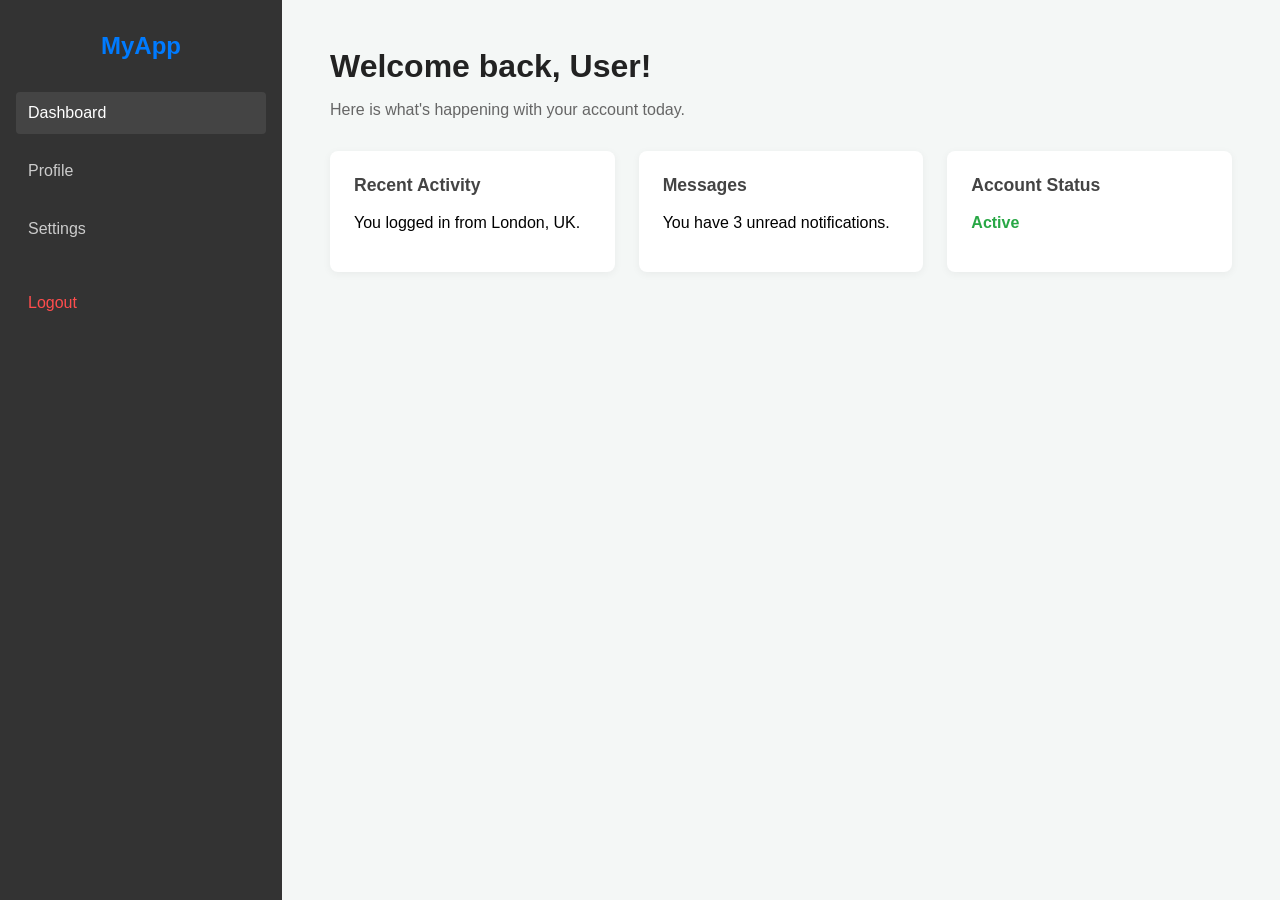
==== Dashboard.html @ fc9a02c6 "first commit" ====
<!DOCTYPE html>
<html lang="en">
<head>
    <meta charset="UTF-8">
    <meta name="viewport" content="width=device-width, initial-scale=1.0">
    <title>Dashboard - User Portal</title>
    <link rel="stylesheet" href="/css/Dashboard.css">
     
</head>
<body>
    <div class="dashboard-wrapper">
        <nav class="sidebar">
            <div class="logo">MyApp</div>
            <ul>
                <li><a href="#" class="active">Dashboard</a></li>
                <li><a href="#">Profile</a></li>
                <li><a href="#">Settings</a></li>
                <li><a href="index.html" class="logout">Logout</a></li>
            </ul>
        </nav>

        <main class="content">
            <header>
                <h1>Welcome back, User!</h1>
                <p>Here is what's happening with your account today.</p>
            </header>

            <div class="stats-grid">
                <div class="card">
                    <h3>Recent Activity</h3>
                    <p>You logged in from London, UK.</p>
                </div>
                <div class="card">
                    <h3>Messages</h3>
                    <p>You have 3 unread notifications.</p>
                </div>
                <div class="card">
                    <h3>Account Status</h3>
                    <p class="status-active">Active</p>
                </div>
            </div>
        </main>
    </div>
</body>
</html>
---- css/Dashboard.css ----
body {
    font-family: 'Segoe UI', sans-serif;
    margin: 0;
    background-color: #f4f7f6;
    display: flex;
}

.dashboard-wrapper {
    display: flex;
    width: 100%;
    min-height: 100vh;
}

/* Sidebar Styling */
.sidebar {
    width: 250px;
    background-color: #333;
    color: white;
    padding: 2rem 1rem;
}

.sidebar .logo {
    font-size: 1.5rem;
    font-weight: bold;
    margin-bottom: 2rem;
    text-align: center;
    color: #007bff;
}

.sidebar ul {
    list-style: none;
    padding: 0;
}

.sidebar ul li {
    margin: 1rem 0;
}

.sidebar ul li a {
    color: #ccc;
    text-decoration: none;
    display: block;
    padding: 0.75rem;
    border-radius: 4px;
    transition: 0.3s;
}

.sidebar ul li a:hover, .sidebar ul li a.active {
    background-color: #444;
    color: white;
}

.sidebar ul li a.logout {
    margin-top: 2rem;
    color: #ff4d4d;
}

/* Main Content Styling */
.content {
    flex-grow: 1;
    padding: 3rem;
}

header h1 {
    margin: 0;
    color: #222;
}

header p {
    color: #666;
}

/* Grid for Cards */
.stats-grid {
    display: grid;
    grid-template-columns: repeat(auto-fit, minmax(250px, 1fr));
    gap: 1.5rem;
    margin-top: 2rem;
}

.card {
    background: white;
    padding: 1.5rem;
    border-radius: 8px;
    box-shadow: 0 2px 8px rgba(0,0,0,0.05);
}

.card h3 {
    margin-top: 0;
    font-size: 1.1rem;
    color: #444;
}

.status-active {
    color: #28a745;
    font-weight: bold;
}
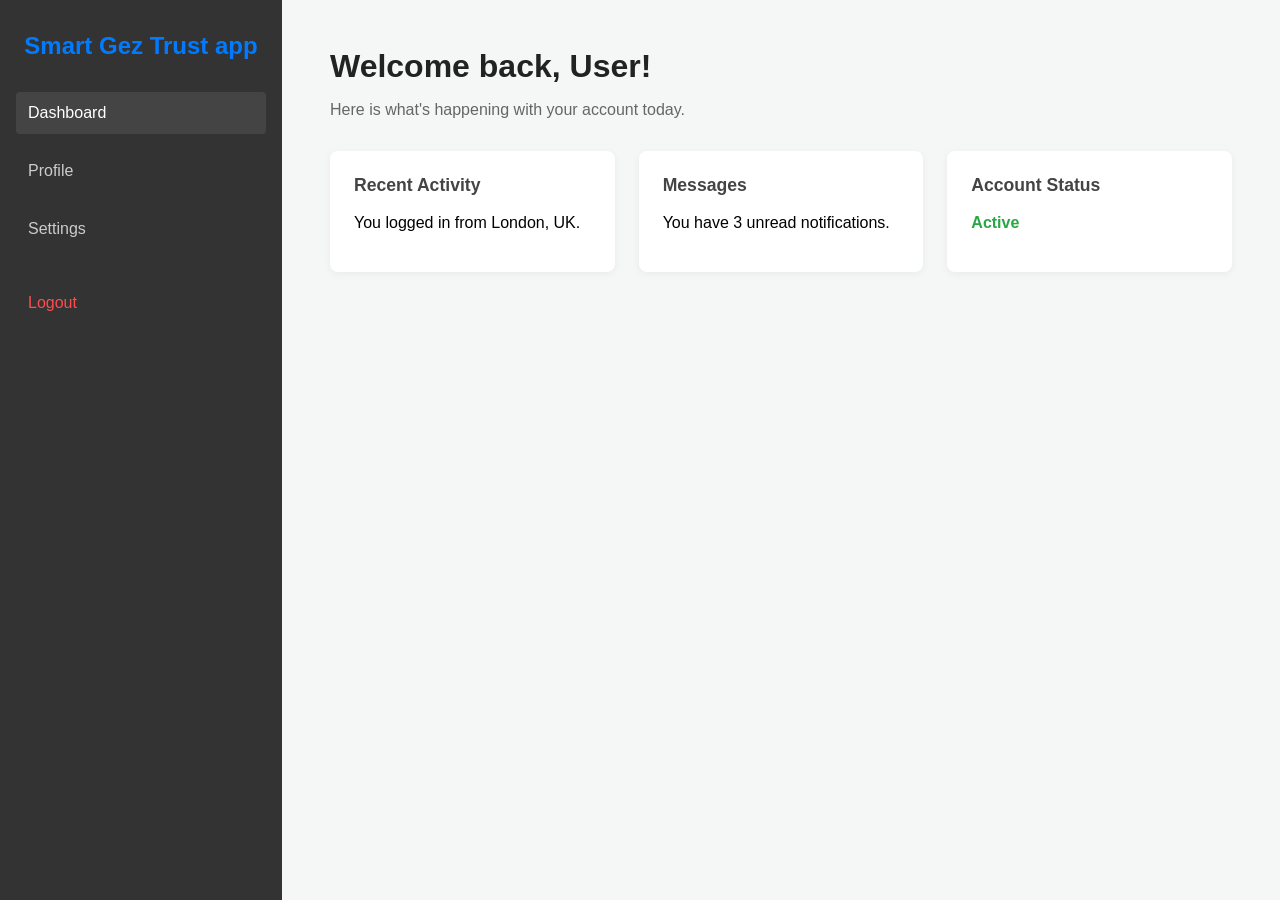
==== commit 75ceecab: "Change some eliments" ====
--- a/Dashboard.html
+++ b/Dashboard.html
@@ -10,7 +10,7 @@
 <body>
     <div class="dashboard-wrapper">
         <nav class="sidebar">
-            <div class="logo">MyApp</div>
+            <div class="logo">Smart Gez Trust app</div>
             <ul>
                 <li><a href="#" class="active">Dashboard</a></li>
                 <li><a href="#">Profile</a></li>
